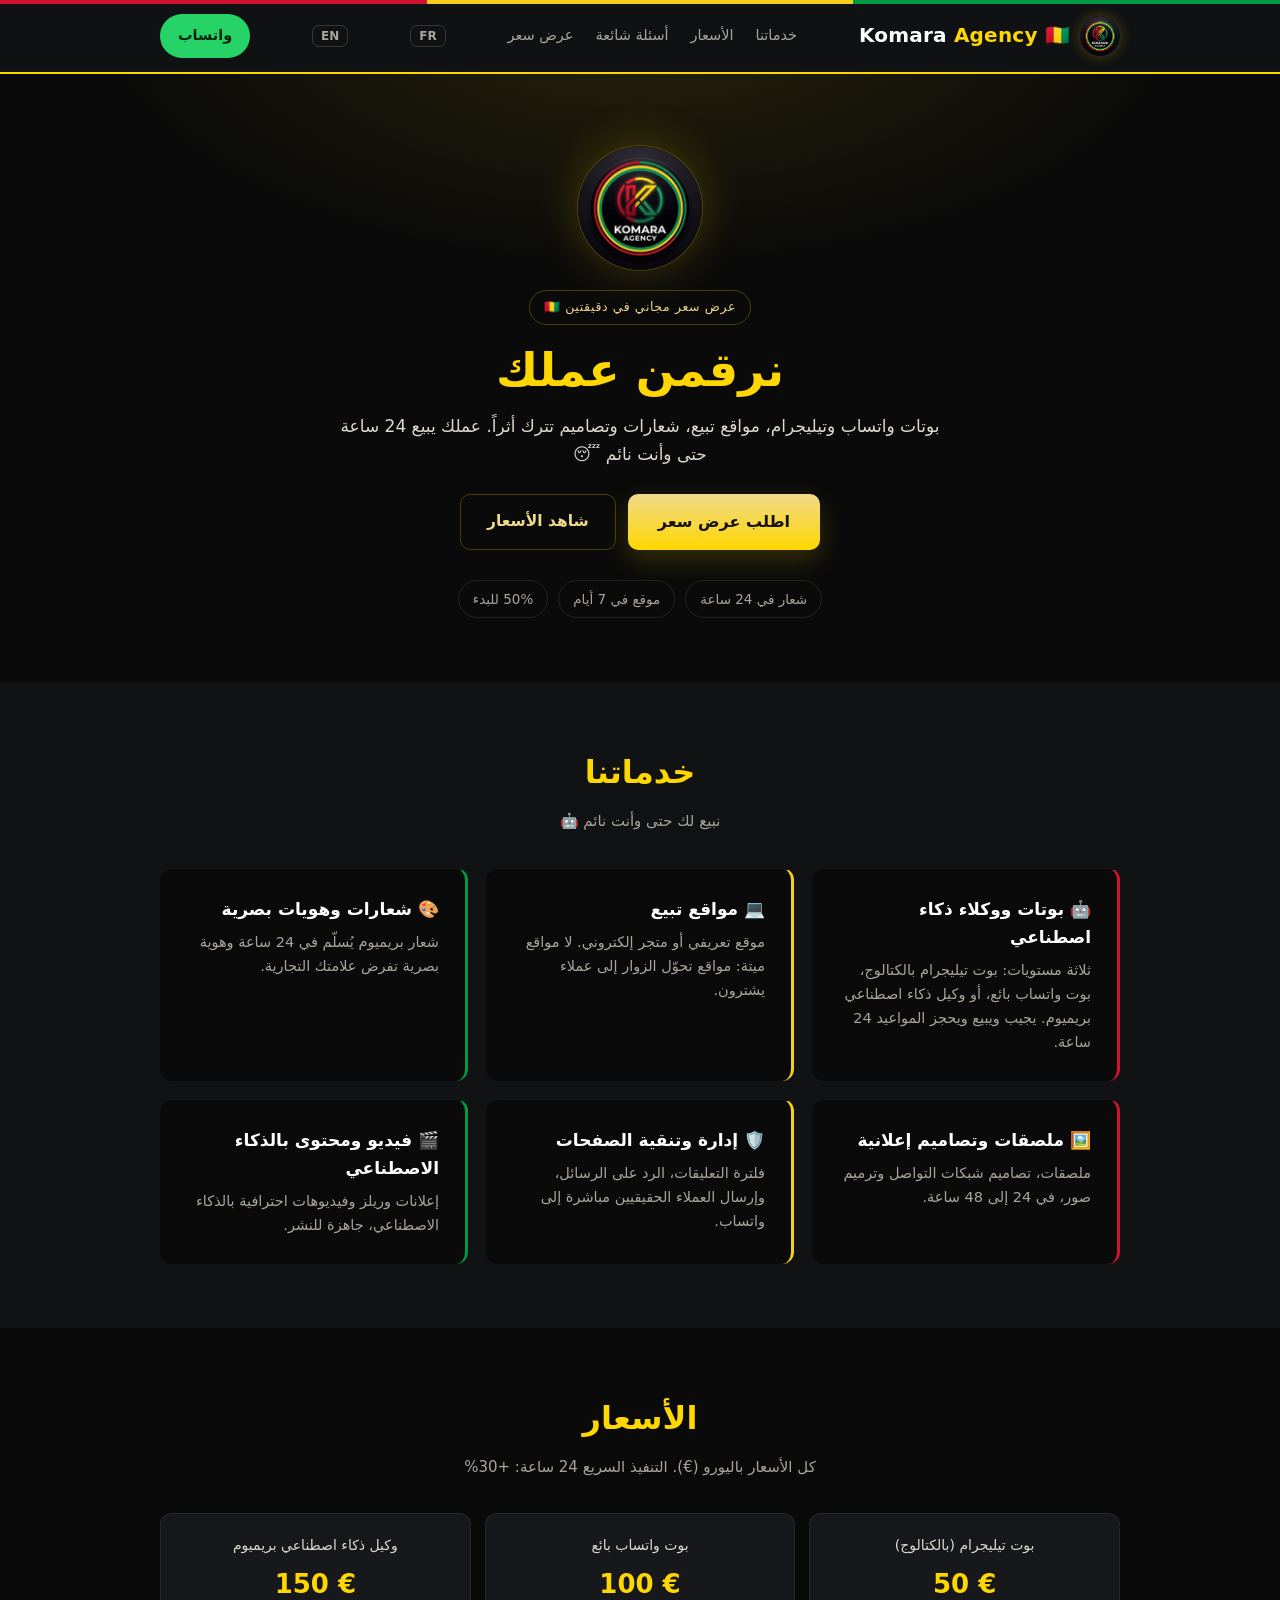
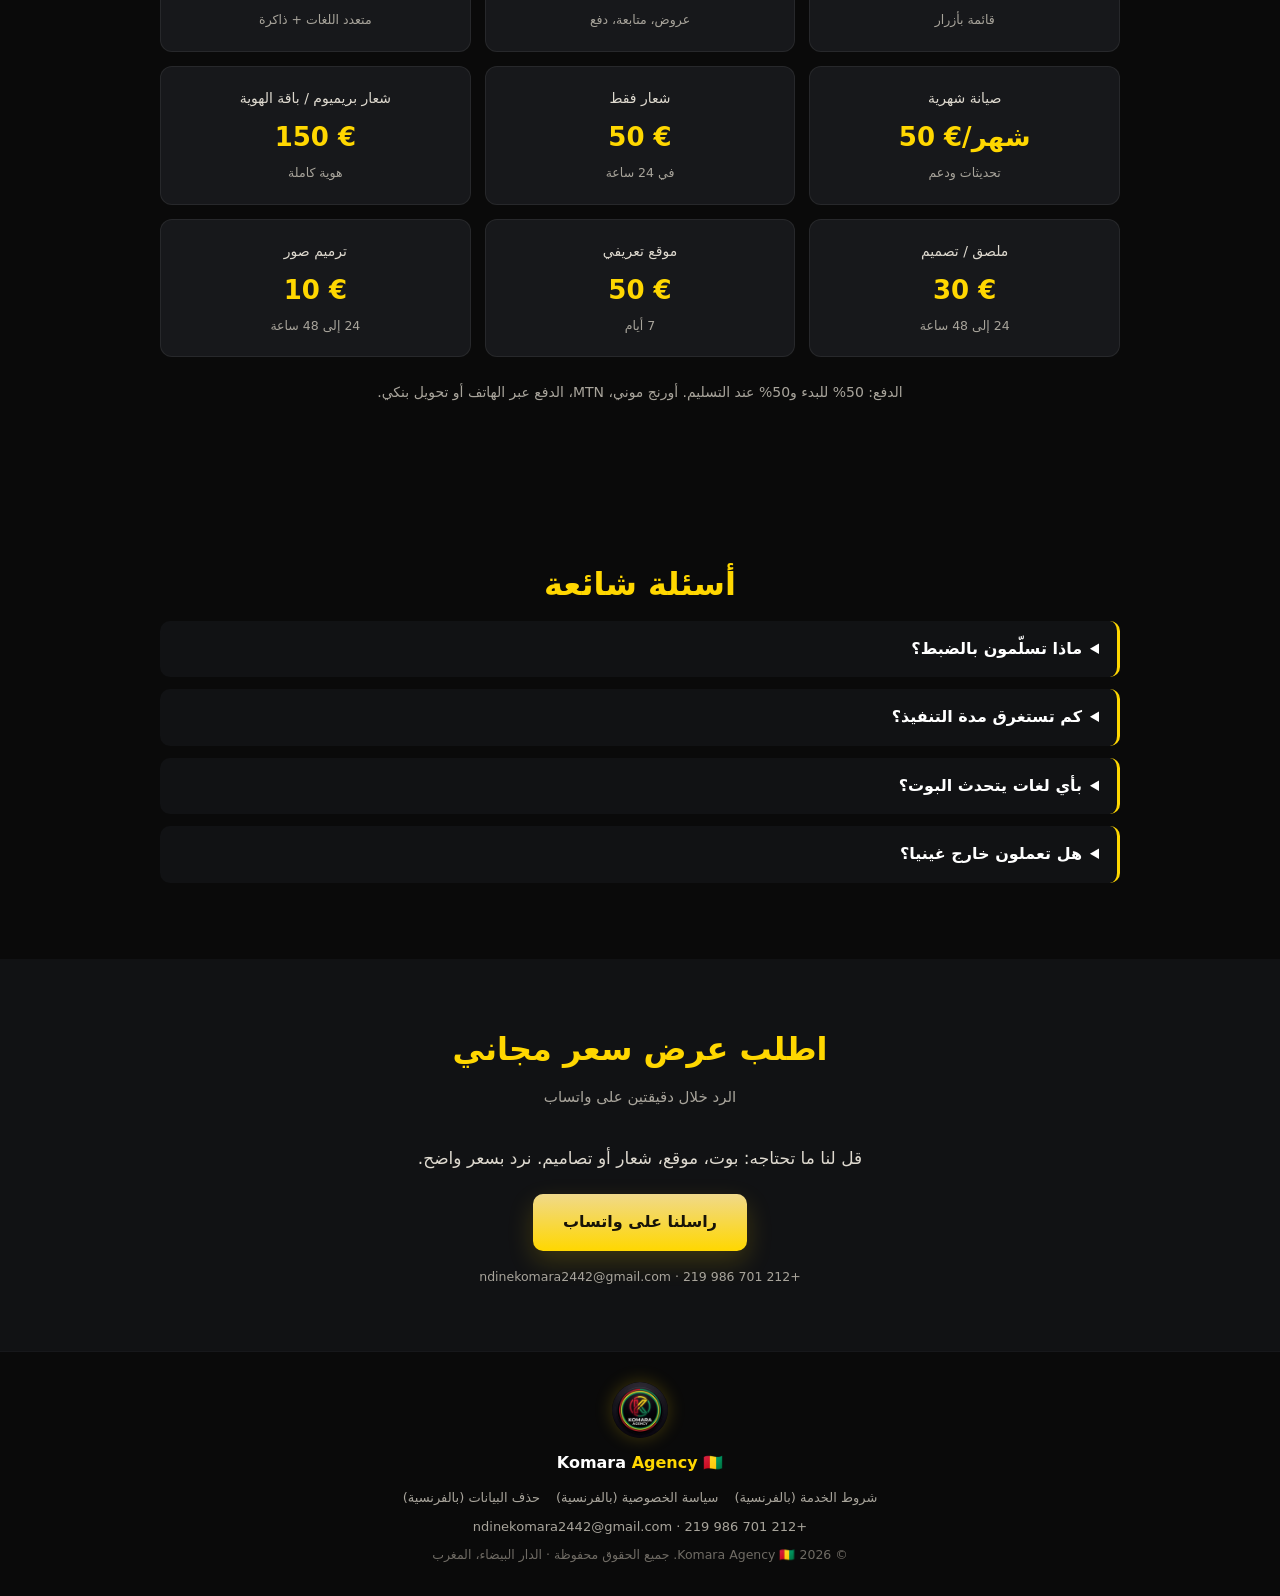
==== ar/index.html @ 49bf6995 "Version arabe du site (RTL)" ====
<!DOCTYPE html>
<html lang="ar" dir="rtl">
<head>
  <meta charset="UTF-8">
  <meta name="viewport" content="width=device-width, initial-scale=1.0">
  <title>Komara Agency 🇬🇳 | بوتات واتساب، مواقع إلكترونية، تصميم</title>
  <meta name="description" content="Komara Agency: بوتات تيليجرام وواتساب، وكلاء ذكاء اصطناعي، مواقع تبيع، شعارات وتصاميم. نخدم غينيا وإفريقيا والعالم. عرض سعر مجاني في دقيقتين.">
  <link rel="canonical" href="https://komaraagency.github.io/komara-agency-site/ar/">
  <meta name="robots" content="index, follow">
  <meta name="keywords" content="بوت واتساب غينيا, بوت تيليجرام كوناكري, وكيل ذكاء اصطناعي, تصميم مواقع غينيا, Komara Agency">
  <meta property="og:title" content="Komara Agency 🇬🇳 | بوتات، مواقع، تصميم">
  <meta property="og:description" content="نحوّل عملك إلى آلة بيع أوتوماتيكية: بوتات 24/24، مواقع، شعارات وتصاميم.">
  <meta property="og:image" content="https://komaraagency.github.io/komara-agency-site/assets/og-image.jpg">
  <meta property="og:type" content="website">
  <meta property="og:locale" content="ar_AR">
  <link rel="alternate" hreflang="fr" href="https://komaraagency.github.io/komara-agency-site/">
  <link rel="alternate" hreflang="en" href="https://komaraagency.github.io/komara-agency-site/en/">
  <link rel="alternate" hreflang="ar" href="https://komaraagency.github.io/komara-agency-site/ar/">
  <link rel="icon" type="image/png" sizes="64x64" href="../assets/favicon-64.png">
  <link rel="apple-touch-icon" href="../assets/apple-touch-icon.png">
  <link rel="stylesheet" href="../style.css">
  <style>
    [dir="rtl"] body { font-family: "Segoe UI", Tahoma, "Noto Sans Arabic", system-ui, sans-serif; }
    [dir="rtl"] .card { border-left: 0; border-right: 3px solid var(--or); }
    [dir="rtl"] .card:nth-child(3n+1) { border-right-color: var(--rouge); }
    [dir="rtl"] .card:nth-child(3n+2) { border-right-color: var(--jaune); }
    [dir="rtl"] .card:nth-child(3n) { border-right-color: var(--vert-drapeau); }
    [dir="rtl"] details { border-left: 0; border-right: 3px solid var(--or); }
    [dir="rtl"] .hero-txt, [dir="rtl"] .section-sub { text-align: center; }
    [dir="rtl"] .tarif-prix { direction: ltr; }
  </style>
</head>
<body>

  <header class="header">
    <div class="container header-inner">
      <a href="../index.html" class="logo"><img src="../assets/logo-128.png" alt="شعار Komara Agency" width="40" height="40" class="logo-img"><b>Komara <span>Agency</span> 🇬🇳</b></a>
      <nav class="nav">
        <a href="#services">خدماتنا</a>
        <a href="#prices">الأسعار</a>
        <a href="#faq">أسئلة شائعة</a>
        <a href="#contact">عرض سعر</a>
      </nav>
      <a href="../index.html" class="lang-switch" hreflang="fr">FR</a>
      <a href="../en/index.html" class="lang-switch" hreflang="en">EN</a>
      <a href="https://wa.me/212701986219?text=%D9%85%D8%B1%D8%AD%D8%A8%D8%A7%20Komara%20Agency%2C%20%D8%A3%D8%B1%D9%8A%D8%AF%20%D8%B9%D8%B1%D8%B6%20%D8%B3%D8%B9%D8%B1" class="btn-whatsapp" target="_blank" rel="noopener">واتساب</a>
    </div>
  </header>

  <section class="hero">
    <div class="container">
      <img class="hero-logo" src="../assets/logo-256.png" alt="شعار Komara Agency" width="124" height="124">
      <p class="badge">عرض سعر مجاني في دقيقتين 🇬🇳</p>
      <h2>نرقمن عملك</h2>
      <p class="hero-txt">بوتات واتساب وتيليجرام، مواقع تبيع، شعارات وتصاميم تترك أثراً. عملك يبيع 24 ساعة حتى وأنت نائم 😴</p>
      <div class="hero-actions">
        <a href="https://wa.me/212701986219?text=%D9%85%D8%B1%D8%AD%D8%A8%D8%A7%20Komara%20Agency%2C%20%D8%A3%D8%B1%D9%8A%D8%AF%20%D8%B9%D8%B1%D8%B6%20%D8%B3%D8%B9%D8%B1" class="btn-principal" target="_blank" rel="noopener">اطلب عرض سعر</a>
        <a href="#prices" class="btn-secondaire">شاهد الأسعار</a>
      </div>
      <ul class="preuves">
        <li>شعار في 24 ساعة</li>
        <li>موقع في 7 أيام</li>
        <li>50% للبدء</li>
      </ul>
    </div>
  </section>

  <section id="services" class="services">
    <div class="container">
      <h2>خدماتنا</h2>
      <p class="section-sub">نبيع لك حتى وأنت نائم 🤖</p>
      <div class="grid">
        <div class="card">
          <h3>🤖 بوتات ووكلاء ذكاء اصطناعي</h3>
          <p>ثلاثة مستويات: بوت تيليجرام بالكتالوج، بوت واتساب بائع، أو وكيل ذكاء اصطناعي بريميوم. يجيب ويبيع ويحجز المواعيد 24 ساعة.</p>
        </div>
        <div class="card">
          <h3>💻 مواقع تبيع</h3>
          <p>موقع تعريفي أو متجر إلكتروني. لا مواقع ميتة: مواقع تحوّل الزوار إلى عملاء يشترون.</p>
        </div>
        <div class="card">
          <h3>🎨 شعارات وهويات بصرية</h3>
          <p>شعار بريميوم يُسلّم في 24 ساعة وهوية بصرية تفرض علامتك التجارية.</p>
        </div>
        <div class="card">
          <h3>🖼️ ملصقات وتصاميم إعلانية</h3>
          <p>ملصقات، تصاميم شبكات التواصل وترميم صور، في 24 إلى 48 ساعة.</p>
        </div>
        <div class="card">
          <h3>🛡️ إدارة وتنقية الصفحات</h3>
          <p>فلترة التعليقات، الرد على الرسائل، وإرسال العملاء الحقيقيين مباشرة إلى واتساب.</p>
        </div>
        <div class="card">
          <h3>🎬 فيديو ومحتوى بالذكاء الاصطناعي</h3>
          <p>إعلانات وريلز وفيديوهات احترافية بالذكاء الاصطناعي، جاهزة للنشر.</p>
        </div>
      </div>
    </div>
  </section>

  <section id="prices" class="tarifs">
    <div class="container">
      <h2>الأسعار</h2>
      <p class="section-sub">كل الأسعار باليورو (€). التنفيذ السريع 24 ساعة: +30%</p>
      <div class="tarifs-grid">
        <div class="tarif"><span class="tarif-nom">بوت تيليجرام (بالكتالوج)</span><span class="tarif-prix">50 €</span><span class="tarif-delai">قائمة بأزرار</span></div>
        <div class="tarif"><span class="tarif-nom">بوت واتساب بائع</span><span class="tarif-prix">100 €</span><span class="tarif-delai">عروض، متابعة، دفع</span></div>
        <div class="tarif"><span class="tarif-nom">وكيل ذكاء اصطناعي بريميوم</span><span class="tarif-prix">150 €</span><span class="tarif-delai">متعدد اللغات + ذاكرة</span></div>
        <div class="tarif"><span class="tarif-nom">صيانة شهرية</span><span class="tarif-prix">50 €/شهر</span><span class="tarif-delai">تحديثات ودعم</span></div>
        <div class="tarif"><span class="tarif-nom">شعار فقط</span><span class="tarif-prix">50 €</span><span class="tarif-delai">في 24 ساعة</span></div>
        <div class="tarif"><span class="tarif-nom">شعار بريميوم / باقة الهوية</span><span class="tarif-prix">150 €</span><span class="tarif-delai">هوية كاملة</span></div>
        <div class="tarif"><span class="tarif-nom">ملصق / تصميم</span><span class="tarif-prix">30 €</span><span class="tarif-delai">24 إلى 48 ساعة</span></div>
        <div class="tarif"><span class="tarif-nom">موقع تعريفي</span><span class="tarif-prix">50 €</span><span class="tarif-delai">7 أيام</span></div>
        <div class="tarif"><span class="tarif-nom">ترميم صور</span><span class="tarif-prix">10 €</span><span class="tarif-delai">24 إلى 48 ساعة</span></div>
      </div>
      <p class="tarifs-note">الدفع: 50% للبدء و50% عند التسليم. أورنج موني، MTN، الدفع عبر الهاتف أو تحويل بنكي.</p>
    </div>
  </section>

  <section id="faq" class="faq">
    <div class="container">
      <h2>أسئلة شائعة</h2>
      <details>
        <summary>ماذا تسلّمون بالضبط؟</summary>
        <p>بوتات تجيب وتبيع على واتساب وتيليجرام، مواقع إلكترونية، شعارات وتصاميم، إدارة الصفحات، وفيديوهات بالذكاء الاصطناعي. نحوّل عملك إلى آلة بيع أوتوماتيكية.</p>
      </details>
      <details>
        <summary>كم تستغرق مدة التنفيذ؟</summary>
        <p>شعار: 24 ساعة. ملصق: 24 إلى 48 ساعة. موقع تعريفي: 7 أيام. إعداد بوت محادثة: من 2 إلى 4 أسابيع بعد قبول العرض. تصلك معاينة قبل التسليم النهائي.</p>
      </details>
      <details>
        <summary>بأي لغات يتحدث البوت؟</summary>
        <p>الفرنسية والعربية والإنجليزية والإسبانية. نضبطه حسب عملائك وسوقك.</p>
      </details>
      <details>
        <summary>هل تعملون خارج غينيا؟</summary>
        <p>نعم. نسلّم في كل غينيا ونعمل عبر الإنترنت مع العالم كله. التسليم عبر واتساب أو تيليجرام أو رابط تحميل.</p>
      </details>
    </div>
  </section>

  <section id="contact" class="contact">
    <div class="container">
      <h2>اطلب عرض سعر مجاني</h2>
      <p class="section-sub">الرد خلال دقيقتين على واتساب</p>
      <p class="hero-txt">قل لنا ما تحتاجه: بوت، موقع، شعار أو تصاميم. نرد بسعر واضح.</p>
      <p style="margin-top:22px">
        <a class="btn-principal" href="https://wa.me/212701986219?text=%D9%85%D8%B1%D8%AD%D8%A8%D8%A7%20Komara%20Agency%2C%20%D8%A3%D8%B1%D9%8A%D8%AF%20%D8%B9%D8%B1%D8%B6%20%D8%B3%D8%B9%D8%B1" target="_blank" rel="noopener">راسلنا على واتساب</a>
      </p>
      <p class="form-note" style="margin-top:16px">+212 701 986 219 · ndinekomara2442@gmail.com</p>
    </div>
  </section>

  <footer class="footer">
    <div class="container">
      <p class="footer-logo-img"><img src="../assets/logo-128.png" alt="Komara Agency" width="56" height="56"></p>
      <p class="footer-logo">Komara <span>Agency</span> 🇬🇳</p>
      <p class="footer-liens">
        <a href="https://komaraagency.github.io/komara-bot-terms/" target="_blank" rel="noopener">شروط الخدمة (بالفرنسية)</a>
        <a href="https://komaraagency.github.io/komara-bot-terms/confidentialite.html" target="_blank" rel="noopener">سياسة الخصوصية (بالفرنسية)</a>
        <a href="https://komaraagency.github.io/komara-bot-terms/suppression-donnees.html" target="_blank" rel="noopener">حذف البيانات (بالفرنسية)</a>
      </p>
      <p class="footer-contact"><a href="https://wa.me/212701986219" target="_blank" rel="noopener">+212 701 986 219</a> · <a href="mailto:ndinekomara2442@gmail.com">ndinekomara2442@gmail.com</a></p>
      <p class="footer-copy">© 2026 Komara Agency 🇬🇳. جميع الحقوق محفوظة · الدار البيضاء، المغرب</p>
    </div>
  </footer>

</body>
</html>
---- style.css ----
:root {
  --noir: #0a0a0a;
  --gris: #111214;
  --gris-2: #17181b;
  --or: #FFD700;
  --or-doux: #f0d98a;
  --vert: #25D366;
  --rouge: #d11231;
  --jaune: #f5cf1b;
  --vert-drapeau: #009a44;
  --blanc: #ffffff;
  --texte-doux: #a8a49b;
  --bord: rgba(255, 215, 0, .25);
  --radius: 12px;
}

* { margin: 0; padding: 0; box-sizing: border-box; }

/* bandeau drapeau 🇬🇳 */
body::before {
  content: "";
  position: fixed; top: 0; left: 0; right: 0; height: 4px; z-index: 900;
  background: linear-gradient(90deg, var(--rouge) 0 33.33%, var(--jaune) 33.33% 66.66%, var(--vert-drapeau) 66.66% 100%);
}

html { scroll-behavior: smooth; }

body {
  font-family: -apple-system, BlinkMacSystemFont, "Segoe UI", Roboto, Helvetica, Arial, sans-serif;
  background: var(--noir);
  color: var(--blanc);
  line-height: 1.65;
  -webkit-font-smoothing: antialiased;
}

.container { max-width: 1000px; margin: auto; padding: 0 20px; }

/* ---------- HEADER ---------- */
.header {
  background: rgba(17, 18, 20, .96);
  backdrop-filter: blur(8px);
  padding: 14px 0;
  border-bottom: 2px solid var(--or);
  position: sticky;
  top: 0;
  z-index: 500;
}
.header-inner { display: flex; align-items: center; justify-content: space-between; gap: 14px; }
.logo { display: flex; align-items: center; gap: 10px; font-size: 20px; text-decoration: none; letter-spacing: .2px; white-space: nowrap; }
.logo b { font-weight: 800; color: var(--blanc); }
.logo span { color: var(--or); }
.logo-img { border-radius: 50%; box-shadow: 0 0 14px rgba(255, 215, 0, .28); }
@media (max-width: 420px) { .logo b { font-size: 17px; } .logo-img { width: 34px; height: 34px; } }
.nav { display: flex; gap: 22px; }
.nav a { color: var(--texte-doux); text-decoration: none; font-size: 14.5px; }
.nav a:hover { color: var(--or); }
.lang-switch {
  font-size: 12px; font-weight: 700; color: var(--texte-doux); text-decoration: none;
  border: 1px solid rgba(255, 255, 255, .16); border-radius: 7px; padding: 4px 8px; line-height: 1;
}
.lang-switch:hover { color: var(--or); border-color: var(--or); }
.btn-whatsapp {
  background: var(--vert); color: #08240f; padding: 10px 18px; border-radius: 999px;
  text-decoration: none; font-weight: 800; font-size: 14.5px; white-space: nowrap;
}
.btn-whatsapp:hover { filter: brightness(1.08); }
@media (max-width: 720px) {
  .nav { display: none; }
  .header-inner { justify-content: space-between; }
}

/* ---------- HERO ---------- */
.hero {
  text-align: center;
  padding: 72px 20px 64px;
  background: radial-gradient(900px 420px at 50% -10%, rgba(255, 215, 0, .12) 0%, transparent 60%);
}
.hero-logo {
  display: block; margin: 0 auto 20px; border-radius: 50%;
  box-shadow: 0 0 46px rgba(255, 215, 0, .22), 0 0 0 1px rgba(255, 215, 0, .18);
}
.badge {
  display: inline-block;
  font-size: 12.5px;
  letter-spacing: .6px;
  text-transform: uppercase;
  color: var(--or-doux);
  border: 1px solid var(--bord);
  border-radius: 999px;
  padding: 6px 14px;
  margin-bottom: 18px;
}
.hero h2 { font-size: clamp(30px, 6vw, 46px); color: var(--or); margin-bottom: 14px; line-height: 1.2; }
.hero-txt { font-size: 17px; color: #ded9cf; max-width: 620px; margin: 0 auto; }
.hero-actions { display: flex; gap: 12px; justify-content: center; flex-wrap: wrap; margin-top: 26px; }
.preuves {
  list-style: none; display: flex; gap: 10px; justify-content: center; flex-wrap: wrap;
  margin-top: 30px; font-size: 13.5px; color: var(--texte-doux);
}
.preuves li { border: 1px solid rgba(255, 255, 255, .1); border-radius: 999px; padding: 7px 14px; }

/* ---------- BOUTONS ---------- */
.btn-principal {
  background: linear-gradient(180deg, var(--or-doux), var(--or));
  color: #171308; padding: 15px 30px; border-radius: 10px; text-decoration: none;
  font-weight: 800; display: inline-block; border: none; cursor: pointer; font-size: 16px;
  box-shadow: 0 10px 26px rgba(255, 215, 0, .18);
}
.btn-principal:hover { filter: brightness(1.05); }
.btn-secondaire {
  padding: 14px 26px; border-radius: 10px; text-decoration: none;
  color: var(--or-doux); border: 1px solid var(--bord); font-weight: 700; font-size: 15.5px;
}
.btn-secondaire:hover { border-color: var(--or); color: var(--or); }

/* ---------- SECTIONS ---------- */
section h2 { text-align: center; color: var(--or); font-size: clamp(24px, 4.4vw, 32px); margin-bottom: 10px; }
.section-sub { text-align: center; color: var(--texte-doux); margin-bottom: 34px; font-size: 15px; }

/* ---------- SERVICES ---------- */
.services { padding: 64px 20px; background: var(--gris); }
.grid { display: grid; grid-template-columns: repeat(auto-fit, minmax(275px, 1fr)); gap: 18px; }
.card {
  background: var(--noir); padding: 26px; border-radius: var(--radius);
  border-left: 3px solid var(--or); border-top: 1px solid rgba(255, 255, 255, .05);
}
.card:nth-child(3n+1) { border-left-color: var(--rouge); }
.card:nth-child(3n+2) { border-left-color: var(--jaune); }
.card:nth-child(3n)   { border-left-color: var(--vert-drapeau); }
.card h3 { font-size: 17px; margin-bottom: 8px; }
.card p { color: var(--texte-doux); font-size: 14.5px; }

/* ---------- REALISATIONS ---------- */
.portfolio { padding: 64px 20px; }
.portfolio-grid { display: grid; grid-template-columns: repeat(auto-fit, minmax(190px, 1fr)); gap: 14px; }
.pf {
  margin: 0; background: var(--gris-2); border: 1px solid rgba(255, 255, 255, .07);
  border-radius: var(--radius); overflow: hidden;
}
.pf img { display: block; width: 100%; aspect-ratio: 4 / 5; object-fit: cover; }
.pf figcaption { padding: 10px 12px 12px; }
.pf figcaption b { display: block; font-size: 13.5px; color: #fff; font-weight: 700; }
.pf figcaption span { display: block; font-size: 11.5px; color: var(--texte-doux); margin-top: 2px; }
.portfolio-cta { text-align: center; margin-top: 30px; }
@media (max-width: 560px) {
  .portfolio-grid { grid-template-columns: repeat(2, 1fr); gap: 10px; }
  .pf figcaption b { font-size: 12.5px; }
}

/* ---------- TARIFS ---------- */
.tarifs { padding: 64px 20px; }
.tarifs-grid { display: grid; grid-template-columns: repeat(auto-fit, minmax(230px, 1fr)); gap: 14px; }
.tarif {
  background: var(--gris-2); border: 1px solid rgba(255, 255, 255, .07); border-radius: var(--radius);
  padding: 20px; text-align: center;
}
.tarif-nom { display: block; font-size: 14px; color: #ded9cf; }
.tarif-prix { display: block; font-size: 26px; font-weight: 800; color: var(--or); margin: 6px 0 4px; }
.tarif-delai { display: block; font-size: 12.5px; color: var(--texte-doux); }
.tarifs-note { text-align: center; color: var(--texte-doux); font-size: 14px; margin: 24px 0 26px; }
.tarifs .btn-principal { display: block; width: fit-content; margin: 0 auto; }

/* ---------- ETAPES ---------- */
.etapes { padding: 64px 20px; background: var(--gris); }
.steps { list-style: none; counter-reset: s; max-width: 680px; margin: 0 auto; }
.steps li {
  counter-increment: s; position: relative; padding: 16px 18px 16px 58px; margin-bottom: 12px;
  background: var(--noir); border-radius: var(--radius); border: 1px solid rgba(255, 255, 255, .06);
  font-size: 14.5px; color: #ded9cf;
}
.steps li:before {
  content: counter(s); position: absolute; left: 18px; top: 16px;
  width: 26px; height: 26px; border-radius: 50%;
  background: linear-gradient(180deg, var(--or-doux), var(--or)); color: #171308;
  display: flex; align-items: center; justify-content: center; font-weight: 800; font-size: 14px;
}
.steps strong { color: #fff; }

/* ---------- FAQ ---------- */
.faq { padding: 64px 20px; }
details {
  background: var(--gris); margin-bottom: 12px; border-left: 3px solid var(--or);
  padding: 15px 18px; border-radius: 10px;
}
summary { font-weight: 700; cursor: pointer; font-size: 16px; }
summary::-webkit-details-marker { color: var(--or); }
details p { margin-top: 10px; color: var(--texte-doux); font-size: 14.5px; }
details a { color: var(--or-doux); }
details[open] summary ~ * { animation: fadeIn .3s ease-in-out; }
@keyframes fadeIn { from { opacity: 0; transform: translateY(-5px); } to { opacity: 1; transform: translateY(0); } }

/* ---------- CONTACT ---------- */
.contact { padding: 64px 20px; background: var(--gris); text-align: center; }
.form-devis { display: flex; flex-direction: column; gap: 13px; max-width: 500px; margin: 0 auto; }
.form-devis input, .form-devis select, .form-devis textarea {
  padding: 14px; border-radius: 9px; border: 1px solid #2c2c31; background: #1c1d20;
  color: #fff; font-size: 16px; font-family: inherit;
}
.form-devis input:focus, .form-devis select:focus, .form-devis textarea:focus {
  outline: none; border-color: var(--or);
}
.form-note { font-size: 12.5px; color: var(--texte-doux); }

/* ---------- CHATBOT ---------- */
#chatbot-btn {
  position: fixed; bottom: 20px; right: 20px; background: var(--or); color: #111;
  width: 58px; height: 58px; border-radius: 50%; display: flex; align-items: center; justify-content: center;
  font-size: 26px; cursor: pointer; z-index: 900; border: none;
  box-shadow: 0 6px 20px rgba(255, 215, 0, .32);
}
#chatbot-box {
  position: fixed; bottom: 88px; right: 20px; width: min(330px, calc(100vw - 32px));
  height: 450px; background: #121316; border: 2px solid var(--or); border-radius: 15px;
  display: flex; flex-direction: column; z-index: 900; overflow: hidden;
  box-shadow: 0 18px 40px rgba(0, 0, 0, .6);
}
#chatbot-box.hidden { display: none; }
.chat-header {
  background: var(--or); color: #111; padding: 10px 12px; font-weight: 800; font-size: 14.5px;
  display: flex; justify-content: space-between; align-items: center;
}
#close-chat { cursor: pointer; padding: 0 4px; }
#chat-messages { flex: 1; padding: 12px; overflow-y: auto; }
.msg { margin-bottom: 10px; padding: 9px 12px; border-radius: 10px; max-width: 85%; font-size: 13.8px; white-space: pre-line; }
.msg.user { background: var(--or); color: #111; margin-left: auto; }
.msg.bot { background: #2a2b30; color: #f1efe9; }
.msg.bot a { color: var(--or); }
#chat-input { border: none; border-top: 1px solid #2a2b30; padding: 13px; background: #1b1c20; color: #fff; outline: none; font-size: 15px; font-family: inherit; }

/* ---------- FOOTER ---------- */
.footer { padding: 30px 20px; border-top: 1px solid var(--gris-2); text-align: center; }
.footer-logo-img { line-height: 0; margin-bottom: 12px; }
.footer-logo-img img { border-radius: 50%; box-shadow: 0 0 18px rgba(255, 215, 0, .22); }
.footer-logo { font-weight: 800; margin-bottom: 10px; }
.footer-logo span { color: var(--or); }
.footer-liens { display: flex; gap: 16px; justify-content: center; flex-wrap: wrap; margin-bottom: 8px; }
.footer-liens a, .footer-contact a { color: var(--texte-doux); text-decoration: none; font-size: 13px; }
.footer-liens a:hover, .footer-contact a:hover { color: var(--or); }
.footer-contact { font-size: 13px; color: var(--texte-doux); margin-bottom: 8px; }
.footer-copy { font-size: 12.5px; color: #6f6b64; }
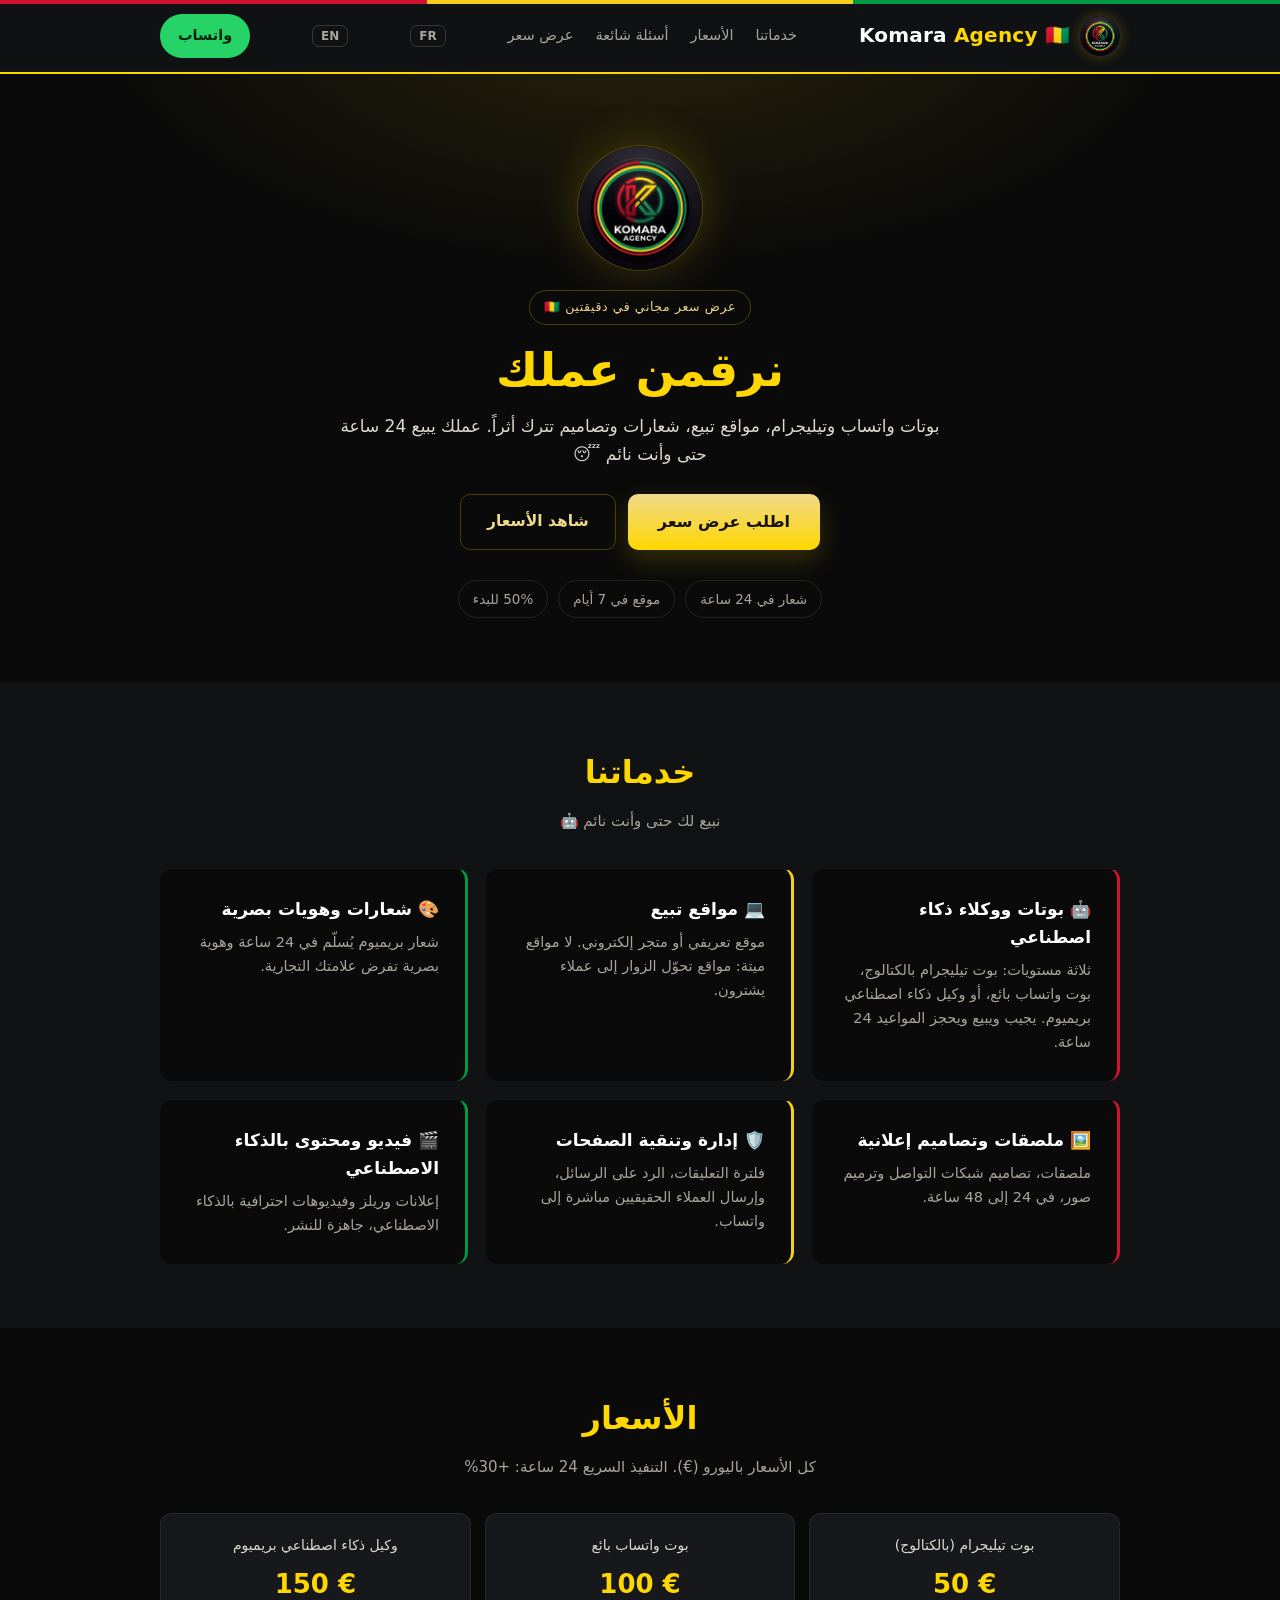
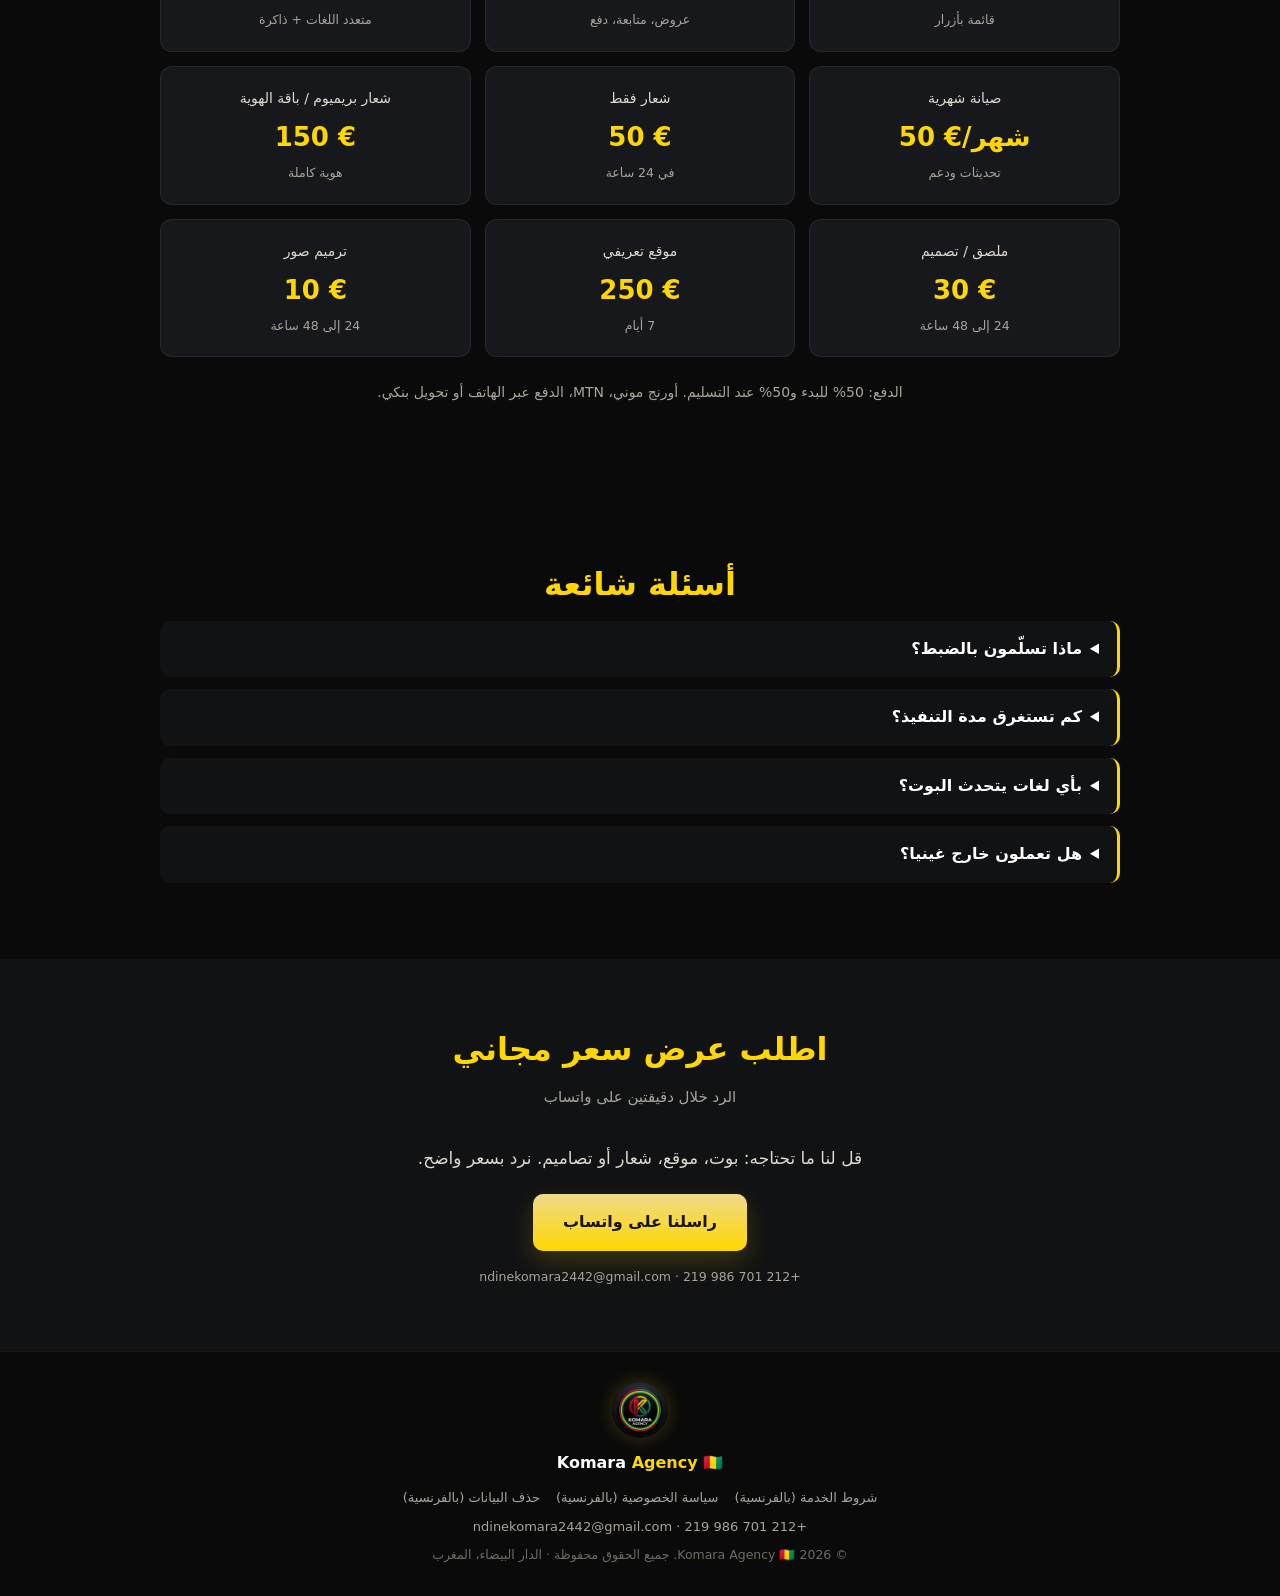
==== commit 9160abb0: "Vitrine 250 EUR + mises a jour PWA automatiques" ====
--- a/ar/index.html
+++ b/ar/index.html
@@ -29,6 +29,15 @@
     [dir="rtl"] .hero-txt, [dir="rtl"] .section-sub { text-align: center; }
     [dir="rtl"] .tarif-prix { direction: ltr; }
   </style>
+  <link rel="manifest" href="../manifest.json">
+  <meta name="theme-color" content="#0a0a0a">
+  <meta name="mobile-web-app-capable" content="yes">
+  <meta name="apple-mobile-web-app-capable" content="yes">
+  <meta name="apple-mobile-web-app-status-bar-style" content="black-translucent">
+  <meta name="apple-mobile-web-app-title" content="Komara">
+  <link rel="icon" type="image/png" sizes="192x192" href="../icon-192.png">
+  <link rel="apple-touch-icon" href="../assets/apple-touch-icon.png">
+  <script src="../pwa.js" defer></script>
 </head>
 <body>
 
@@ -110,7 +119,7 @@
         <div class="tarif"><span class="tarif-nom">شعار فقط</span><span class="tarif-prix">50 €</span><span class="tarif-delai">في 24 ساعة</span></div>
         <div class="tarif"><span class="tarif-nom">شعار بريميوم / باقة الهوية</span><span class="tarif-prix">150 €</span><span class="tarif-delai">هوية كاملة</span></div>
         <div class="tarif"><span class="tarif-nom">ملصق / تصميم</span><span class="tarif-prix">30 €</span><span class="tarif-delai">24 إلى 48 ساعة</span></div>
-        <div class="tarif"><span class="tarif-nom">موقع تعريفي</span><span class="tarif-prix">50 €</span><span class="tarif-delai">7 أيام</span></div>
+        <div class="tarif"><span class="tarif-nom">موقع تعريفي</span><span class="tarif-prix">250 €</span><span class="tarif-delai">7 أيام</span></div>
         <div class="tarif"><span class="tarif-nom">ترميم صور</span><span class="tarif-prix">10 €</span><span class="tarif-delai">24 إلى 48 ساعة</span></div>
       </div>
       <p class="tarifs-note">الدفع: 50% للبدء و50% عند التسليم. أورنج موني، MTN، الدفع عبر الهاتف أو تحويل بنكي.</p>
--- a/style.css
+++ b/style.css
@@ -238,3 +238,72 @@
 .footer-liens a:hover, .footer-contact a:hover { color: var(--or); }
 .footer-contact { font-size: 13px; color: var(--texte-doux); margin-bottom: 8px; }
 .footer-copy { font-size: 12.5px; color: #6f6b64; }
+
+/* ---------- PWA ---------- */
+#pwa-install {
+  position: fixed; left: 20px; bottom: 20px; z-index: 998;
+  background: #111; color: var(--or); border: 1px solid var(--or);
+  border-radius: 999px; padding: 11px 18px; font-size: 14px; font-weight: 700;
+  font-family: inherit; cursor: pointer; box-shadow: 0 6px 18px rgba(0,0,0,.5);
+}
+#pwa-install:hover { background: var(--or); color: #000; }
+#pwa-install:disabled { opacity: .6; cursor: default; }
+html.hors-ligne::after {
+  content: "\1F4F4  Hors ligne — contenu en cache";
+  position: fixed; bottom: 0; left: 0; right: 0; z-index: 1000;
+  background: #d11231; color: #fff; font-size: 12.5px; font-weight: 600;
+  text-align: center; padding: 7px 10px;
+}
+@media (max-width: 520px) {
+  #pwa-install { left: 12px; bottom: 84px; padding: 10px 15px; font-size: 13px; }
+}
+
+/* ---------- PWA : mises à jour et hors ligne ---------- */
+.pwa-bandeau {
+  position: fixed;
+  top: 12px;
+  left: 12px;
+  right: 12px;
+  z-index: 1200;
+  display: flex;
+  align-items: center;
+  gap: 10px;
+  background: #141414;
+  color: #f2efe6;
+  border: 1px solid var(--or);
+  border-radius: 12px;
+  padding: 10px 12px;
+  font-size: 13.5px;
+  box-shadow: 0 12px 34px rgba(0,0,0,0.6);
+}
+.pwa-bandeau span { flex: 1; }
+.pwa-bandeau button {
+  background: var(--or);
+  color: #000;
+  border: 0;
+  border-radius: 8px;
+  padding: 7px 12px;
+  font-weight: 700;
+  font-size: 13px;
+  cursor: pointer;
+  white-space: nowrap;
+}
+.pwa-bandeau .pwa-fermer {
+  background: transparent;
+  color: #a8a49b;
+  font-weight: 400;
+  padding: 2px 6px;
+}
+html.hors-ligne body::after {
+  content: "📴 Hors ligne — version en cache";
+  position: fixed;
+  top: 0;
+  left: 0;
+  right: 0;
+  background: #d11231;
+  color: #fff;
+  font-size: 12px;
+  padding: 5px 8px;
+  text-align: center;
+  z-index: 1300;
+}
